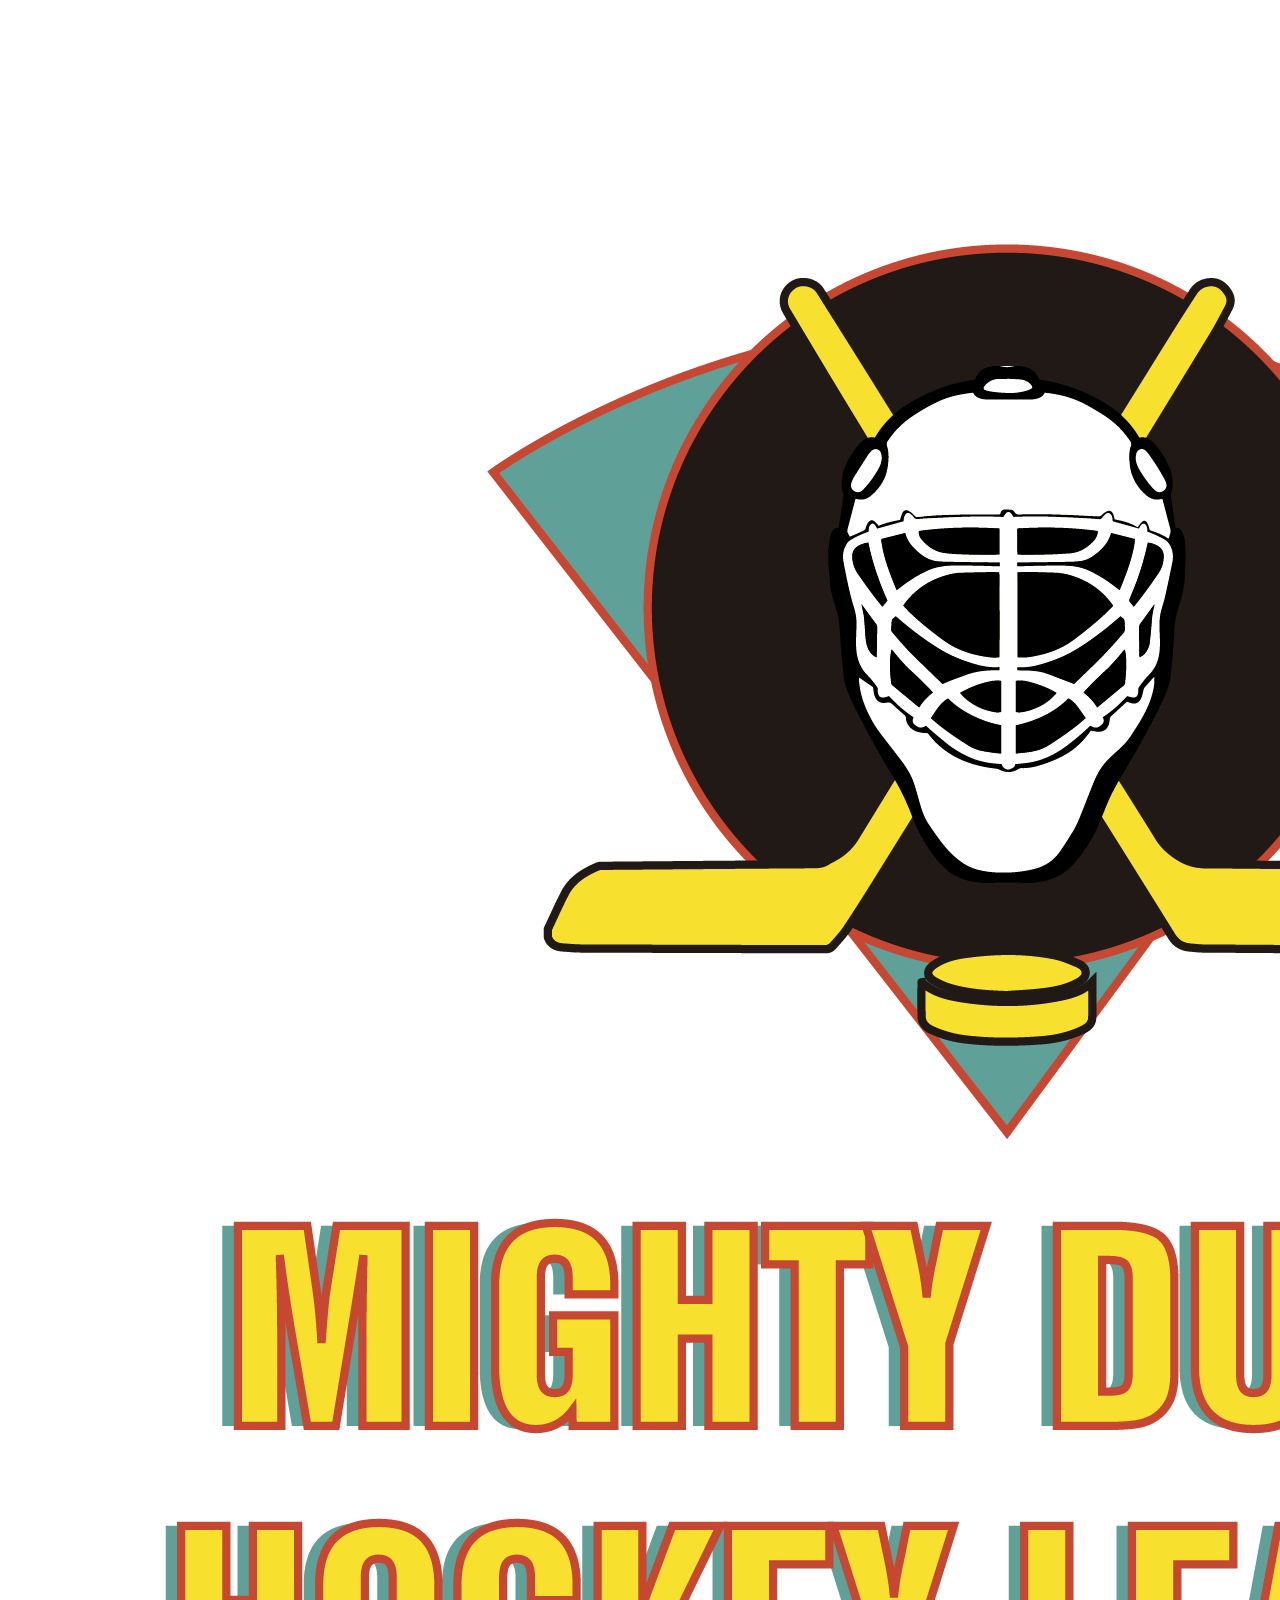
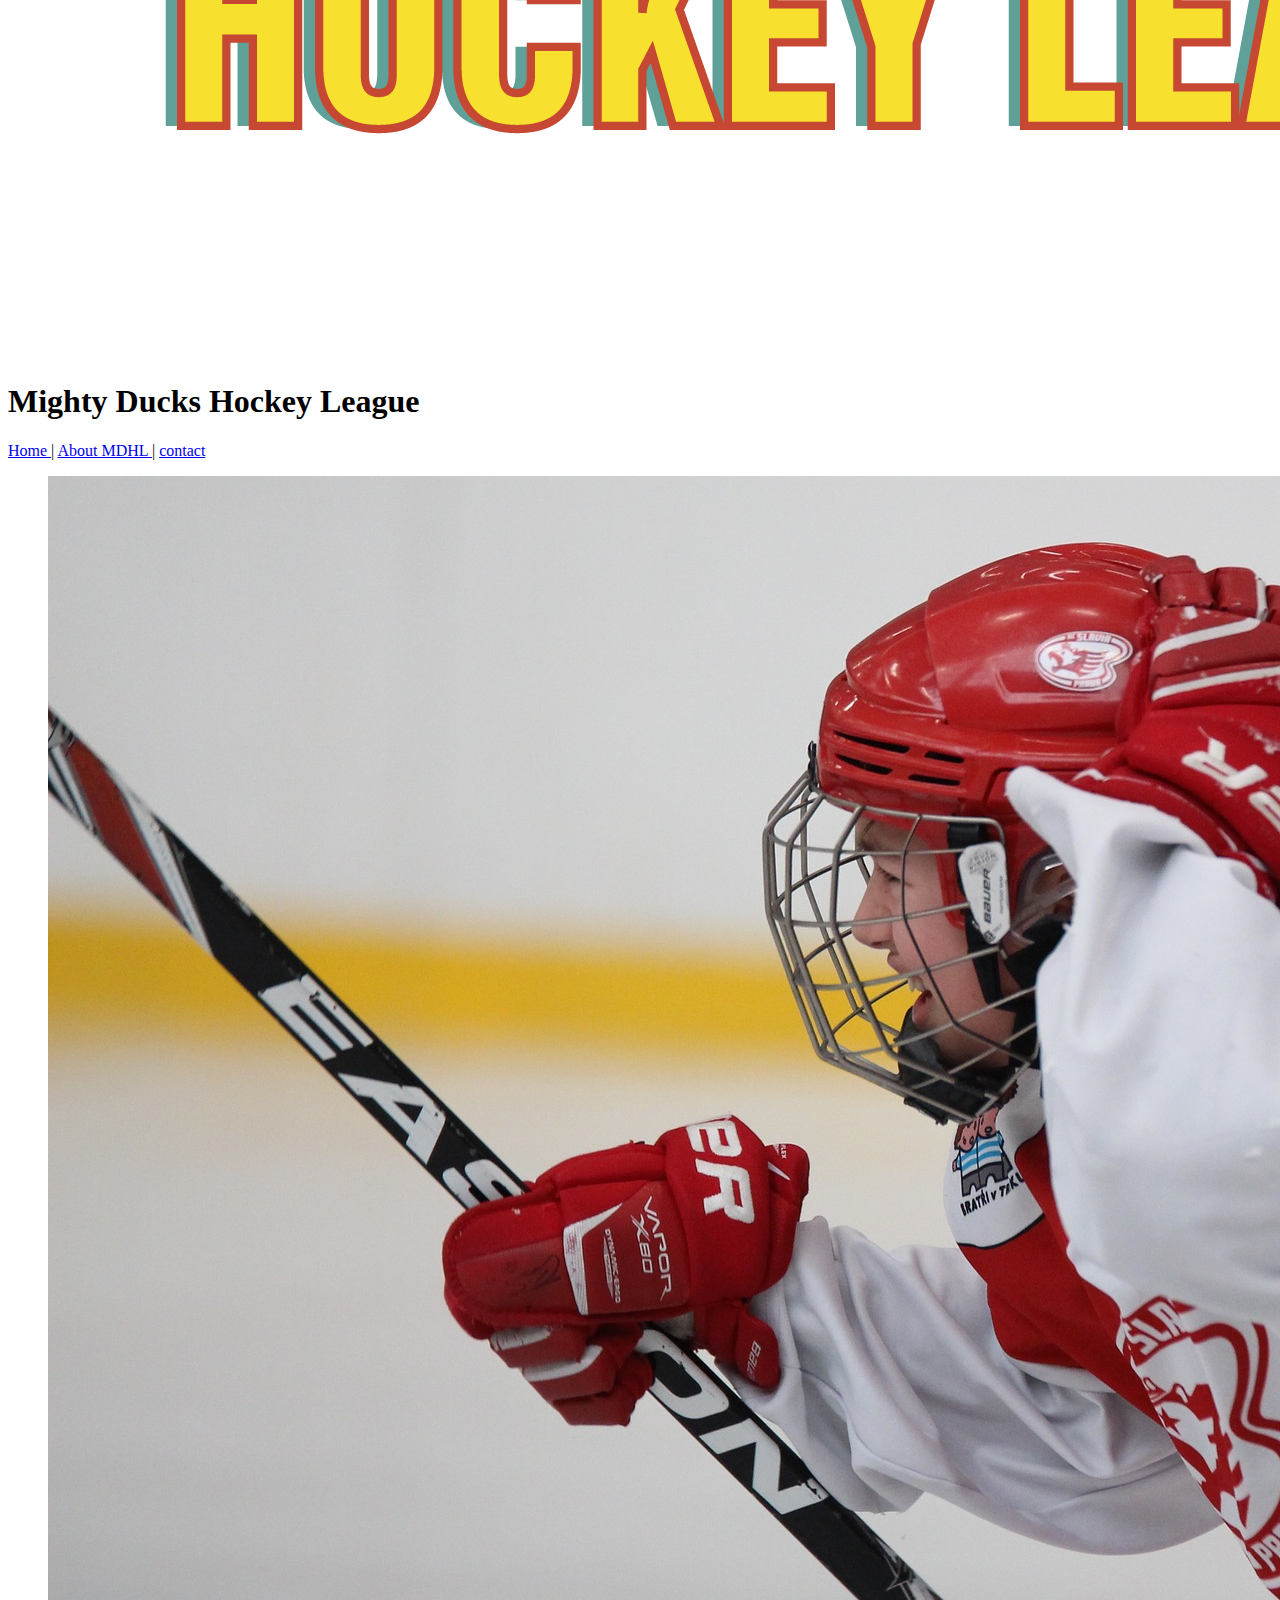
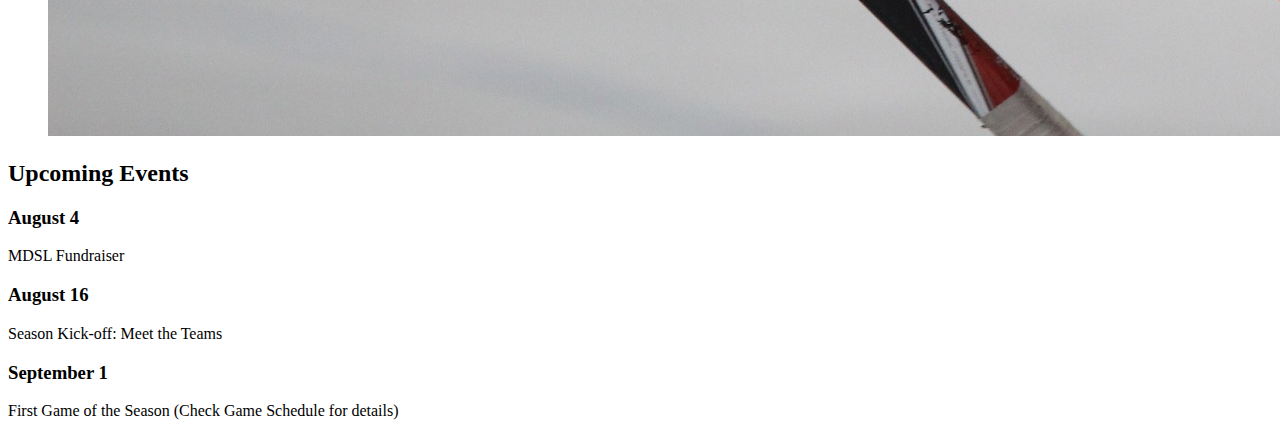
==== index.html @ 0b6241ac "primer commit" ====
<!DOCTYPE html>
<html lang="en">
<head>
    <meta charset="UTF-8">
    <meta http-equiv="X-UA-Compatible" content="IE=edge">
    <meta name="viewport" content="width=device-width, initial-scale=1.0">
    <title> Mighty Ducks Hockey League </title>
</head>
<body>
    <header> 

<figure>  
    <img src="./assets/Logo_Mighty_Ducks-01.png" alt="Logo Mighty Ducks">
</figure>

<h1>Mighty Ducks Hockey League </h1> 

    </header>

<nav>

<a href="#"> Home </a>|
<a href="#"> About MDHL </a>|
<a href="#"> contact </a>

</nav>

<main>

    <figure>  
        <img src="./assets/hockey-1.jpg" alt="Jugador de Mighty Ducks">
    </figure>

    <section>

        <h2> Upcoming Events </h2>

        <article>
            <h3>August 4</h3>
            <p>MDSL Fundraiser</p>
        </article>
        
        <article>
            <h3>August 16</h3>
            <p>Season Kick-off: Meet the Teams</p>
        </article>

        <article>
            <h3>September 1</h3>
            <p>First Game of the Season (Check Game Schedule for details)</p>
        </article>


    </section>


</main>


</body>
</html>
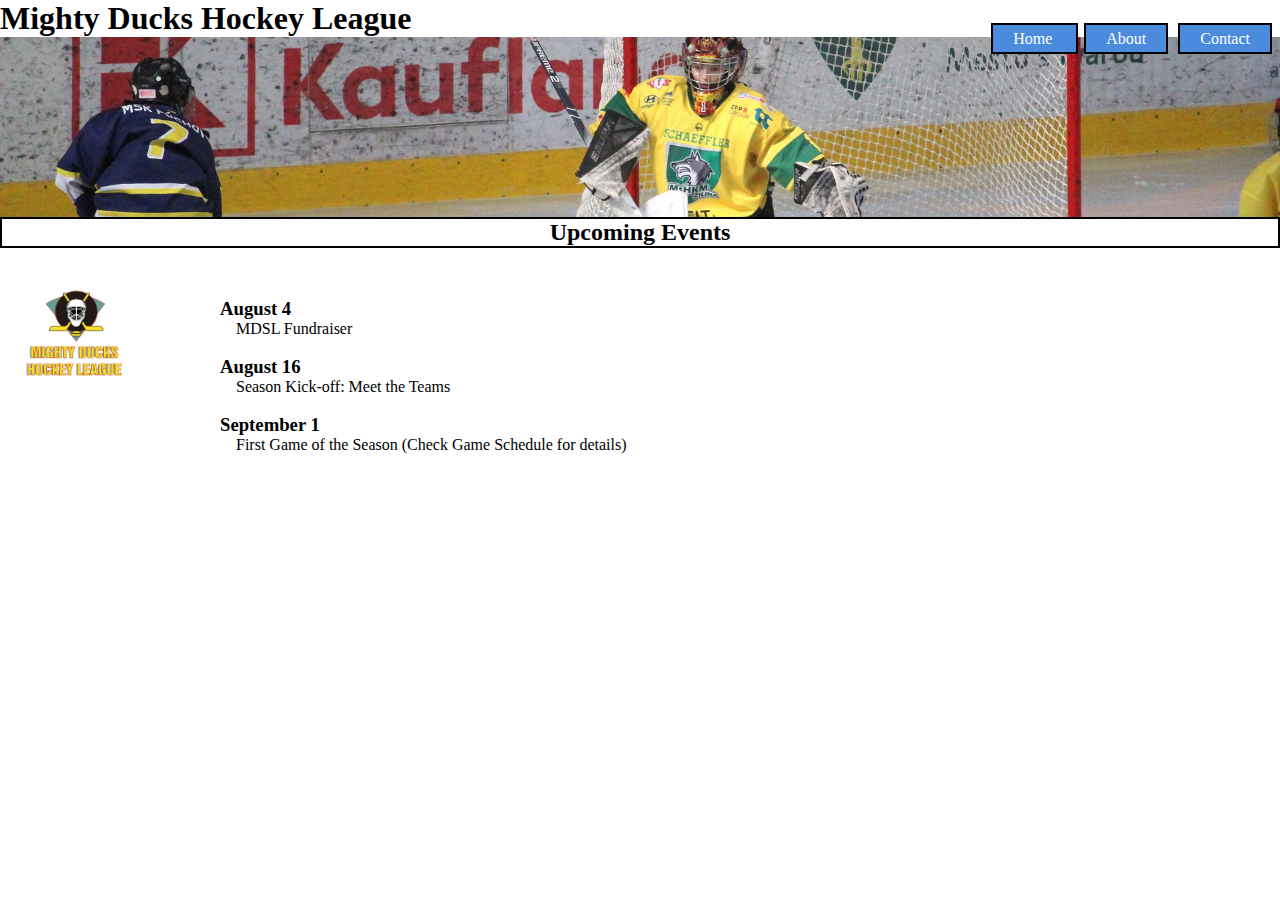
==== commit 731156f6: "diseño 2 y su hoja de estilo" ====
--- a/index.html
+++ b/index.html
@@ -1,61 +1,50 @@
 <!DOCTYPE html>
 <html lang="en">
+
 <head>
     <meta charset="UTF-8">
     <meta http-equiv="X-UA-Compatible" content="IE=edge">
     <meta name="viewport" content="width=device-width, initial-scale=1.0">
     <title> Mighty Ducks Hockey League </title>
+    <link rel="stylesheet" href="./style.css">
 </head>
+
 <body>
-    <header> 
+    <header>
+        <h1>Mighty Ducks Hockey League </h1>
+        <nav id="menu">
+            <a href="#"> Home </a>
+            <a href="./about.html"> About</a>
+            <a href="./contact.html"> Contact</a>
+        </nav>
+        <div class="header"></div>
+        <h2> Upcoming Events </h2>
+    </header>
+    <main> 
+        <figure id="contenedor_logo">
+                <img id="logo" src="./assets/Logo_Mighty_Ducks-01.png" alt="Logo Mighty Ducks">
+         </figure>
+       
+        <section id="calendario">
+            <div class="fechas">
+            <article>
+                <h3>August 4</h3>
+                <p>MDSL Fundraiser</p>
+            </article>
+            <br>
+            <article>
+                <h3>August 16</h3>
+                <p>Season Kick-off: Meet the Teams</p>
+            </article>
+            <br>
+            <article>
+                <h3>September 1</h3>
+                <p>First Game of the Season (Check Game Schedule for details)</p>
+            </article>
+            <br>
+        </div>
+        </section>
+    </main>
+</body>
 
-<figure>  
-    <img src="./assets/Logo_Mighty_Ducks-01.png" alt="Logo Mighty Ducks">
-</figure>
-
-<h1>Mighty Ducks Hockey League </h1> 
-
-    </header>
-
-<nav>
-
-<a href="#"> Home </a>|
-<a href="#"> About MDHL </a>|
-<a href="#"> contact </a>
-
-</nav>
-
-<main>
-
-    <figure>  
-        <img src="./assets/hockey-1.jpg" alt="Jugador de Mighty Ducks">
-    </figure>
-
-    <section>
-
-        <h2> Upcoming Events </h2>
-
-        <article>
-            <h3>August 4</h3>
-            <p>MDSL Fundraiser</p>
-        </article>
-        
-        <article>
-            <h3>August 16</h3>
-            <p>Season Kick-off: Meet the Teams</p>
-        </article>
-
-        <article>
-            <h3>September 1</h3>
-            <p>First Game of the Season (Check Game Schedule for details)</p>
-        </article>
-
-
-    </section>
-
-
-</main>
-
-
-</body>
 </html>--- a/style.css
+++ b/style.css
@@ -0,0 +1,145 @@
+* {
+    padding: 0;
+    margin: 0;
+    box-sizing: border-box;
+    font-family: 'Times New Roman', Times, serif;
+}
+
+.header {
+    background-image: url(./assets/design1_image2.jpg);
+    height: 20vh;
+    min-width: 100vw;
+    background-repeat: no-repeat;
+    background-size: cover;
+    background-position: 0% 30%;
+}
+
+h1 {
+    text-align: left;
+    font-family: cursive;
+}
+
+h2 {
+    text-align: center;
+    background-color: white;
+    color: black;
+    border: 2px solid black;
+}
+
+h3 {
+    text-align: left;
+    color: black;
+    font-weight: bold;
+}
+
+nav {
+    text-align: right;
+    position: absolute;
+    top: 30px;
+    right: 5px;
+    display: inline;
+}
+
+nav a {
+    text-decoration: none;
+    height: 30px;
+    width: 100px;
+    background-color:#4B8BDD;
+    color: white;
+    margin: 3px;
+    padding: 5px 20px;
+    border: 2px solid black;
+    text-align: right;
+    display: inline;  
+}
+
+a:hover {
+    background-color: #5CC340;
+    color: white;
+    border-color: black;
+}
+
+a:active {
+    background-color: #5CC340;
+    color: white;
+    border-color: black;
+}
+
+main {
+    position: relative; 
+}
+
+#contenedor_logo {
+    width: 200px;
+    height: 200px;
+}
+
+#logo {
+    height: 110px;
+    width: 110px;
+    position: absolute;
+    top: 30px;
+    left: 20px;
+}
+
+p {
+    text-indent: 1rem;
+}
+
+#calendario {
+     position: relative;
+     bottom: 200px;
+}
+
+.fechas {
+    margin-left: 200px;
+    margin-bottom: 200px;
+    background-color: white;
+    color: black;
+    text-align: start;
+    display: inline;
+    position: absolute;
+    top: 50px;
+    left: 20px;   
+}
+
+#about {
+    position: relative;
+    bottom: 200px;
+    right: 50px;
+}
+
+
+#contacto {
+    position: relative;
+    bottom: 200px;
+   
+}
+
+.informacion {
+    margin-left: 200px;
+    margin-bottom: 200px;
+    background-color: white;
+    color: black;
+    text-align: start;
+    display: inline;
+    position: absolute;
+    top: 50px;
+    left: 20px;
+}
+
+.email {
+    margin-left: 100px;
+    margin-bottom: 200px;
+    background-color: white;
+    color: black;
+    text-align: start;
+    display: inline;
+    position: absolute;
+    top: 50px;
+    left: 100px;
+}
+
+.email p {
+    text-indent: 0rem;
+}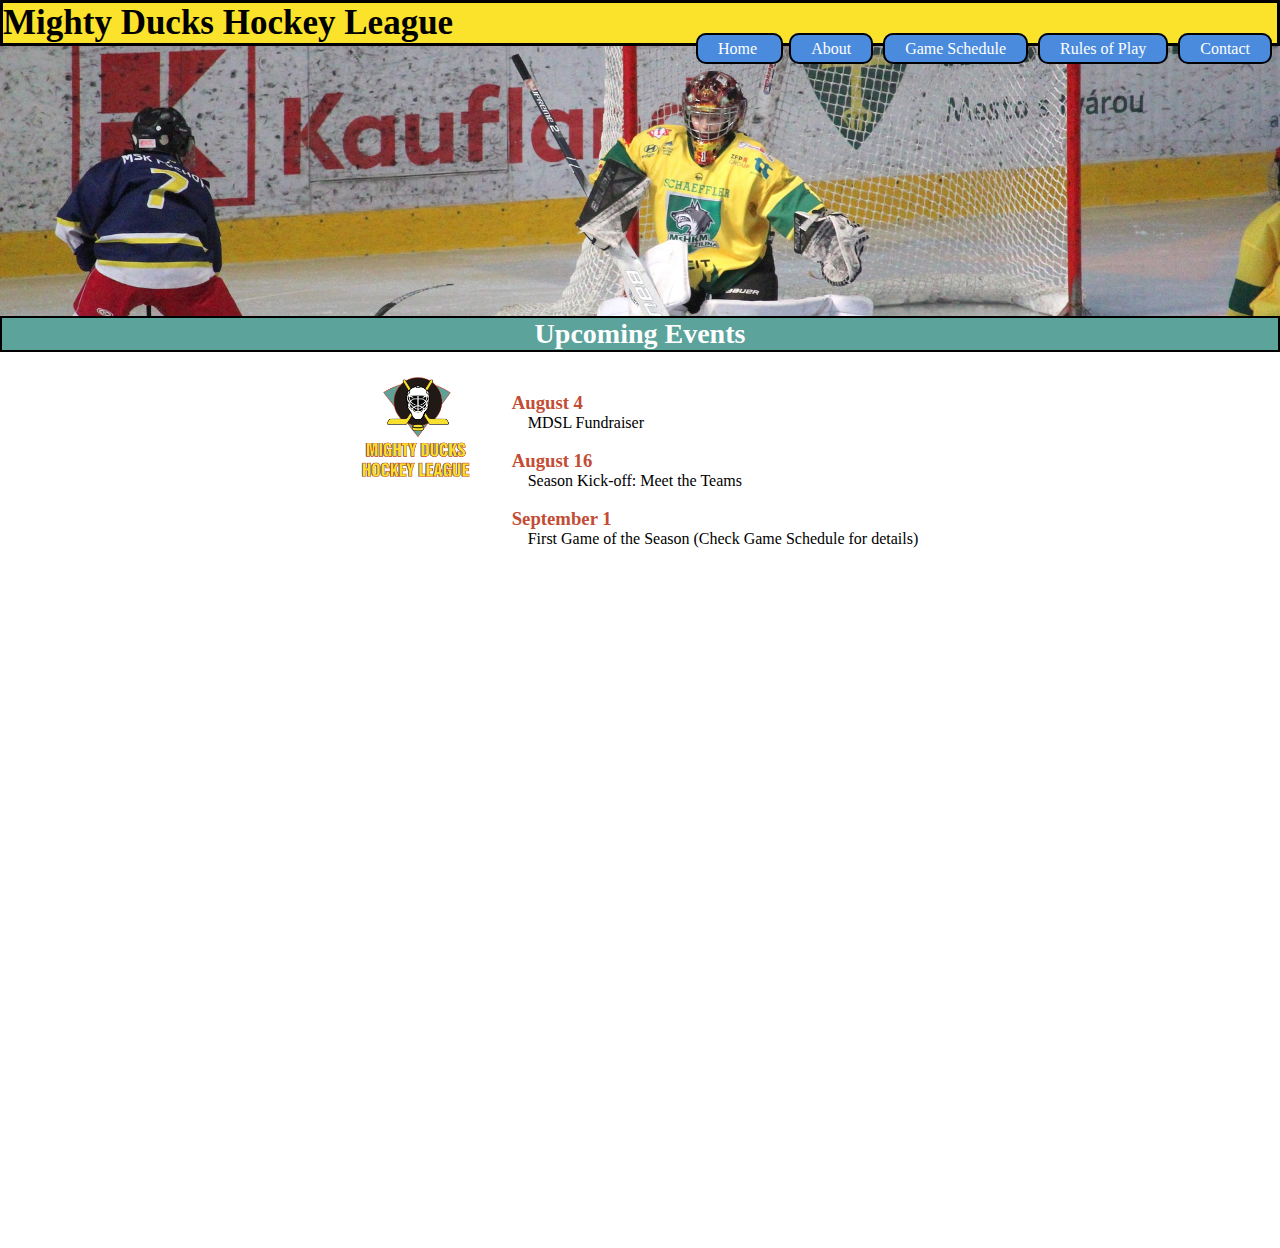
==== commit 41f10422: "agregado de 2 html y favicon a las paginas" ====
--- a/index.html
+++ b/index.html
@@ -1,32 +1,32 @@
 <!DOCTYPE html>
 <html lang="en">
-
 <head>
     <meta charset="UTF-8">
     <meta http-equiv="X-UA-Compatible" content="IE=edge">
     <meta name="viewport" content="width=device-width, initial-scale=1.0">
     <title> Mighty Ducks Hockey League </title>
+    <link rel="shortcut icon" href="./assets/favicon-01.png" type="image/x-icon">
     <link rel="stylesheet" href="./style.css">
 </head>
-
 <body>
     <header>
         <h1>Mighty Ducks Hockey League </h1>
         <nav id="menu">
             <a href="#"> Home </a>
             <a href="./about.html"> About</a>
+            <a href="./schedule.html"> Game Schedule</a>
+            <a href="./rules.html"> Rules of Play</a>
             <a href="./contact.html"> Contact</a>
         </nav>
         <div class="header"></div>
         <h2> Upcoming Events </h2>
     </header>
     <main> 
-        <figure id="contenedor_logo">
-                <img id="logo" src="./assets/Logo_Mighty_Ducks-01.png" alt="Logo Mighty Ducks">
-         </figure>
-       
-        <section id="calendario">
-            <div class="fechas">
+    <div class="contenedor_flex">
+    <div class= "logo">
+        <img class="tamaño_logo" src="./assets/Logo_Mighty_Ducks-01.png" alt="Logo Mighty Ducks">
+    </div>
+       <div class="fechas">
             <article>
                 <h3>August 4</h3>
                 <p>MDSL Fundraiser</p>
@@ -42,9 +42,8 @@
                 <p>First Game of the Season (Check Game Schedule for details)</p>
             </article>
             <br>
-        </div>
-        </section>
+        </div> 
+    </div>
     </main>
 </body>
-
 </html>--- a/style.css
+++ b/style.css
@@ -7,35 +7,54 @@
 
 .header {
     background-image: url(./assets/design1_image2.jpg);
-    height: 20vh;
-    min-width: 100vw;
+    height: 30vh;
+    width: 100%;
     background-repeat: no-repeat;
     background-size: cover;
-    background-position: 0% 30%;
+    background-position: 0% 25%;
 }
 
 h1 {
     text-align: left;
     font-family: cursive;
+    background-color:#fbe32c;
+    border: 3px solid black;
+    font-size: 35px;
 }
 
 h2 {
     text-align: center;
-    background-color: white;
-    color: black;
+    background-color: #5ba39b; 
+    color:white;
+    font-size: 28px;
     border: 2px solid black;
 }
 
 h3 {
     text-align: left;
-    color: black;
+    color: #c34c34;
     font-weight: bold;
+}
+
+h4 {
+    text-align: start;
+    color:#c34c34; 
+    font-size: 25px;
+    text-align: center;
+}
+
+h5 {
+    text-align: start;
+    color:black;
+    font-size: 20px;
+    text-align: center;
+    text-decoration: underline;
 }
 
 nav {
     text-align: right;
     position: absolute;
-    top: 30px;
+    top: 40px;
     right: 5px;
     display: inline;
 }
@@ -50,6 +69,7 @@
     padding: 5px 20px;
     border: 2px solid black;
     text-align: right;
+    border-radius: 10px;
     display: inline;  
 }
 
@@ -65,81 +85,118 @@
     border-color: black;
 }
 
-main {
-    position: relative; 
-}
-
-#contenedor_logo {
-    width: 200px;
-    height: 200px;
-}
-
-#logo {
-    height: 110px;
-    width: 110px;
-    position: absolute;
-    top: 30px;
-    left: 20px;
+.contenedor_flex {
+    background-color: white;
+    height: 70vw;
+    display: flex;
+    flex-direction: row;
+    justify-content: center;
+    flex-wrap: wrap;
+    align-items: flex-start;
+    align-content: flex-start;
+}
+
+.logo {
+   background-color: white;
+   padding: 10px;
+}
+
+.tamaño_logo{
+    width: 130px;
+    height: 130px;
+    object-fit: contain;
 }
 
 p {
     text-indent: 1rem;
 }
 
-#calendario {
-     position: relative;
-     bottom: 200px;
-}
-
 .fechas {
-    margin-left: 200px;
-    margin-bottom: 200px;
-    background-color: white;
-    color: black;
-    text-align: start;
-    display: inline;
-    position: absolute;
-    top: 50px;
-    left: 20px;   
-}
-
-#about {
-    position: relative;
-    bottom: 200px;
-    right: 50px;
-}
-
-
-#contacto {
-    position: relative;
-    bottom: 200px;
-   
+    background-color: white;
+    color: black;
+    text-align: start;
+    justify-content: center;
+    padding: 20px;
+    margin-top: 20px;
 }
 
 .informacion {
-    margin-left: 200px;
-    margin-bottom: 200px;
-    background-color: white;
-    color: black;
-    text-align: start;
-    display: inline;
-    position: absolute;
-    top: 50px;
-    left: 20px;
+    background-color: white;
+    color: black;
+    text-align: start;
+    justify-content: center;
+    padding: 20px;
+    margin: 20px;
 }
 
 .email {
-    margin-left: 100px;
-    margin-bottom: 200px;
-    background-color: white;
-    color: black;
-    text-align: start;
-    display: inline;
-    position: absolute;
-    top: 50px;
-    left: 100px;
+    background-color: white;
+    color: black;
+    text-align: start;
+    justify-content: center;
+    padding: 20px;
+    margin-top: 20px;
 }
 
 .email p {
     text-indent: 0rem;
+}
+
+.calendario_partidos {
+    background-color: white;
+    color: black;
+    text-align: start;
+    justify-content: center;
+    padding: 20px; 
+    margin-top: 20px;      
+}
+
+table {
+    background-color: white;
+    width: 50vw;
+    height: 30vh;
+    border: 1px solid black;
+    border-radius: 5px;
+    border-collapse:collapse;
+    border: 1px solid black;
+    border-radius: 6px;
+    color: black;
+    font-size: 20px;
+}
+
+th, td {
+    border: 2px solid black;
+}
+
+th {background-color: #c34c34;padding: 20px;}
+
+td {
+    padding: 20px;
+    background-color: #fbe32c;
+}
+
+.informacion_adicional {
+    background-color: white;
+    color: black;
+    text-align: start;
+    justify-content: flex-start;
+    padding: 20px;
+}
+
+.caja_reglas {
+    background-color: white;
+    padding: 20px;
+    margin: 20px;
+}
+
+.sublista {
+    list-style-type: lower-alpha;
+}
+
+.concepto_juego {
+    list-style-type:none;
+    text-indent: 2rem;
+}
+.entrenador {
+    list-style-type:circle;
 }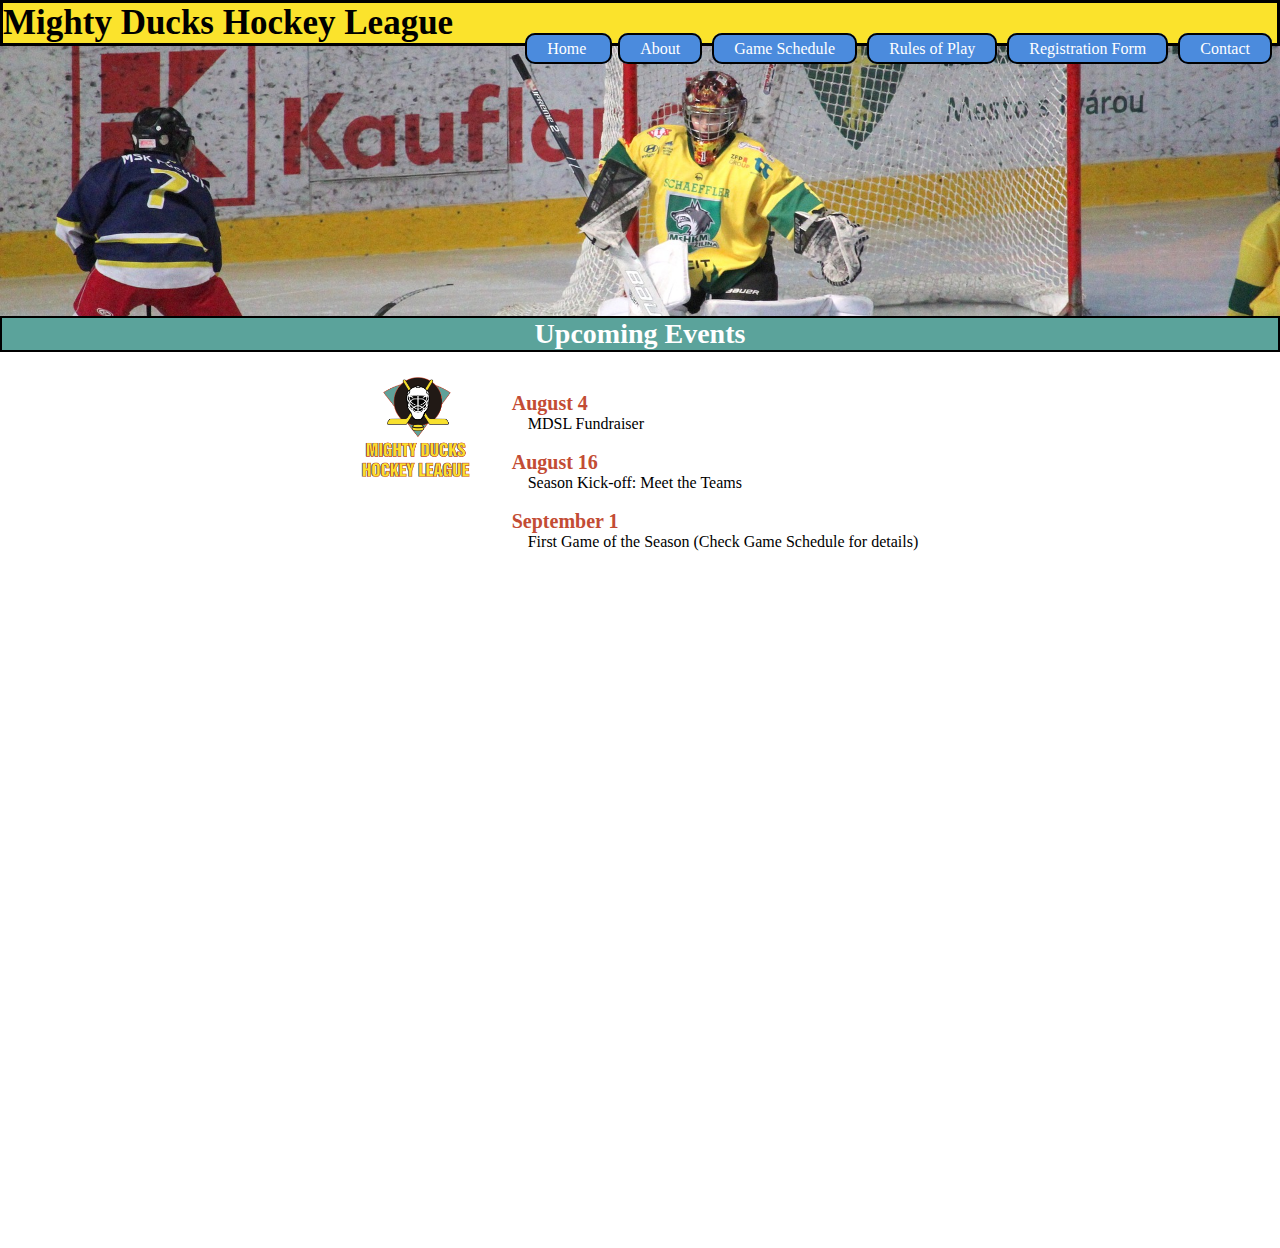
==== commit c2994e4b: "agregue un formulario y mapa de los juegos en la pagina del calendario" ====
--- a/index.html
+++ b/index.html
@@ -16,6 +16,7 @@
             <a href="./about.html"> About</a>
             <a href="./schedule.html"> Game Schedule</a>
             <a href="./rules.html"> Rules of Play</a>
+            <a href="./form.html"> Registration Form</a>
             <a href="./contact.html"> Contact</a>
         </nav>
         <div class="header"></div>
@@ -28,17 +29,17 @@
     </div>
        <div class="fechas">
             <article>
-                <h3>August 4</h3>
+                <h4>August 4</h4>
                 <p>MDSL Fundraiser</p>
             </article>
             <br>
             <article>
-                <h3>August 16</h3>
+                <h4>August 16</h4>
                 <p>Season Kick-off: Meet the Teams</p>
             </article>
             <br>
             <article>
-                <h3>September 1</h3>
+                <h4>September 1</h4>
                 <p>First Game of the Season (Check Game Schedule for details)</p>
             </article>
             <br>
--- a/style.css
+++ b/style.css
@@ -31,16 +31,17 @@
 }
 
 h3 {
+   text-align: start;
+    color:#c34c34; 
+    font-size: 25px;
+    text-align: center;
+}
+
+h4 {
     text-align: left;
     color: #c34c34;
     font-weight: bold;
-}
-
-h4 {
-    text-align: start;
-    color:#c34c34; 
-    font-size: 25px;
-    text-align: center;
+    font-size: 20px;
 }
 
 h5 {
@@ -48,7 +49,14 @@
     color:black;
     font-size: 20px;
     text-align: center;
-    text-decoration: underline;
+}
+
+h6 {
+    text-align: start;
+    color:black;
+    font-size: 15px;
+    text-align: left;
+    font: solid;
 }
 
 nav {
@@ -168,11 +176,21 @@
     border: 2px solid black;
 }
 
-th {background-color: #c34c34;padding: 20px;}
+th {
+    background-color: #c34c34;padding: 20px;
+}
 
 td {
     padding: 20px;
     background-color: #fbe32c;
+}
+
+.mapa_locaciones {
+    background-color: white;
+    padding: 20px; 
+    margin-top: 20px; 
+    text-align: start;
+    justify-content: center;
 }
 
 .informacion_adicional {
@@ -197,6 +215,80 @@
     list-style-type:none;
     text-indent: 2rem;
 }
+
 .entrenador {
     list-style-type:circle;
+}
+
+.formulario {
+    background-color: white;
+    color: black;
+    text-align: start;
+    justify-content: center;
+    padding: 20px; 
+    margin: 10px;
+    margin-top: 20px;   
+}
+
+form{
+    padding: 1rem;
+    border-radius: 1rem;
+    display: flex;
+    flex-direction: column;
+    gap: 0.2rem;
+}
+
+fieldset{
+    background-color: #fbe32c;
+    padding: 10px;
+    border-radius: 10px;
+    margin: 2px;
+    border: none;
+}
+
+label {
+    color: solid;
+}
+
+legend{
+    color: black;
+    text-decoration: solid;
+    padding: 0.2rem;
+    text-decoration: underline;
+}
+
+iframe{
+    border-radius: 1rem;
+    border: 2px solid white;
+    margin: 1rem;
+}
+
+.boton_enviar {
+    display: flex;
+   justify-content: center;
+    cursor: pointer;
+}
+
+.permiso_firma {
+    padding: 10px; 
+    margin: 20px;   
+}
+
+.permiso_juego {
+    background-color: #fbe32c;
+    color: black;
+    text-align: start;
+    justify-content: center;
+    padding: 15px; 
+    margin: 10px;   
+    list-style-type:none;
+    text-indent: 2rem;
+}
+
+.firma_tutor { 
+    background-color: #fbe32c; 
+    padding: 10px; 
+    margin: 10px;  
+    margin-bottom: 50px;
+    align-content: center;
 }